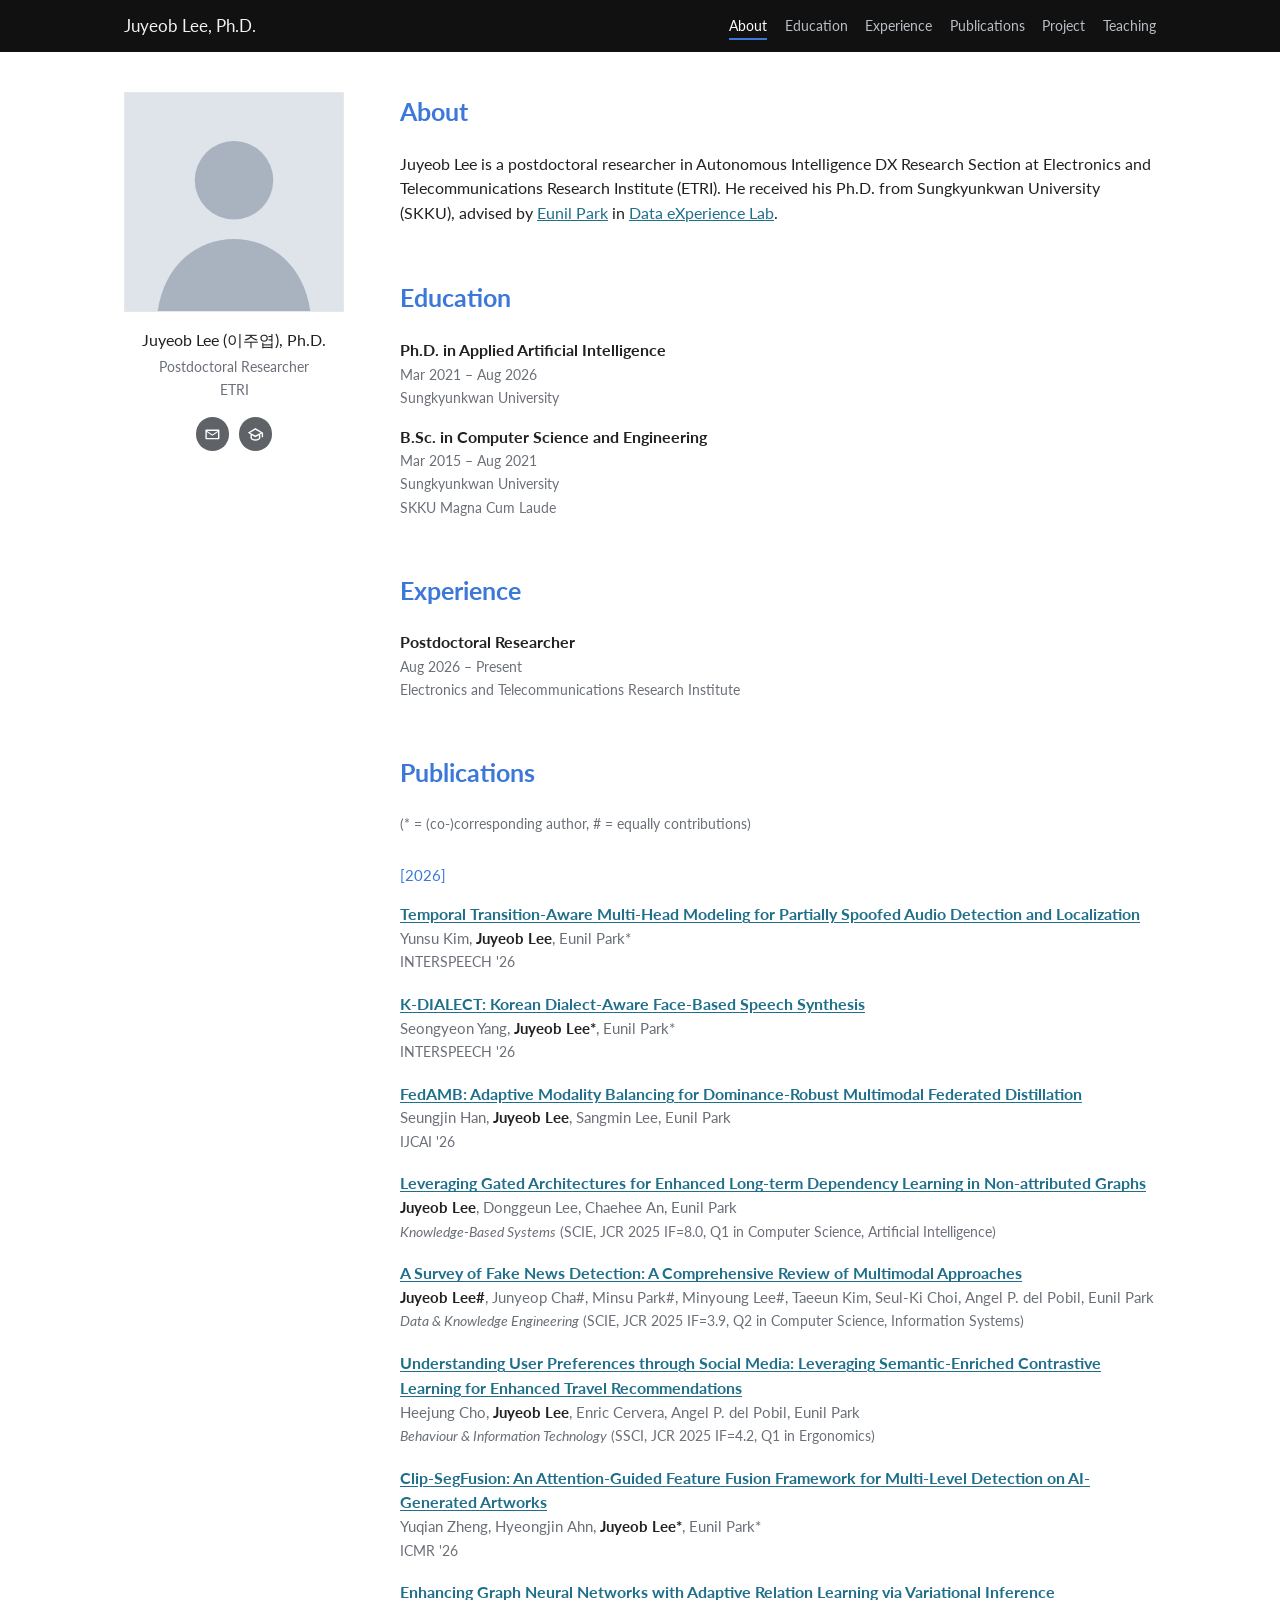
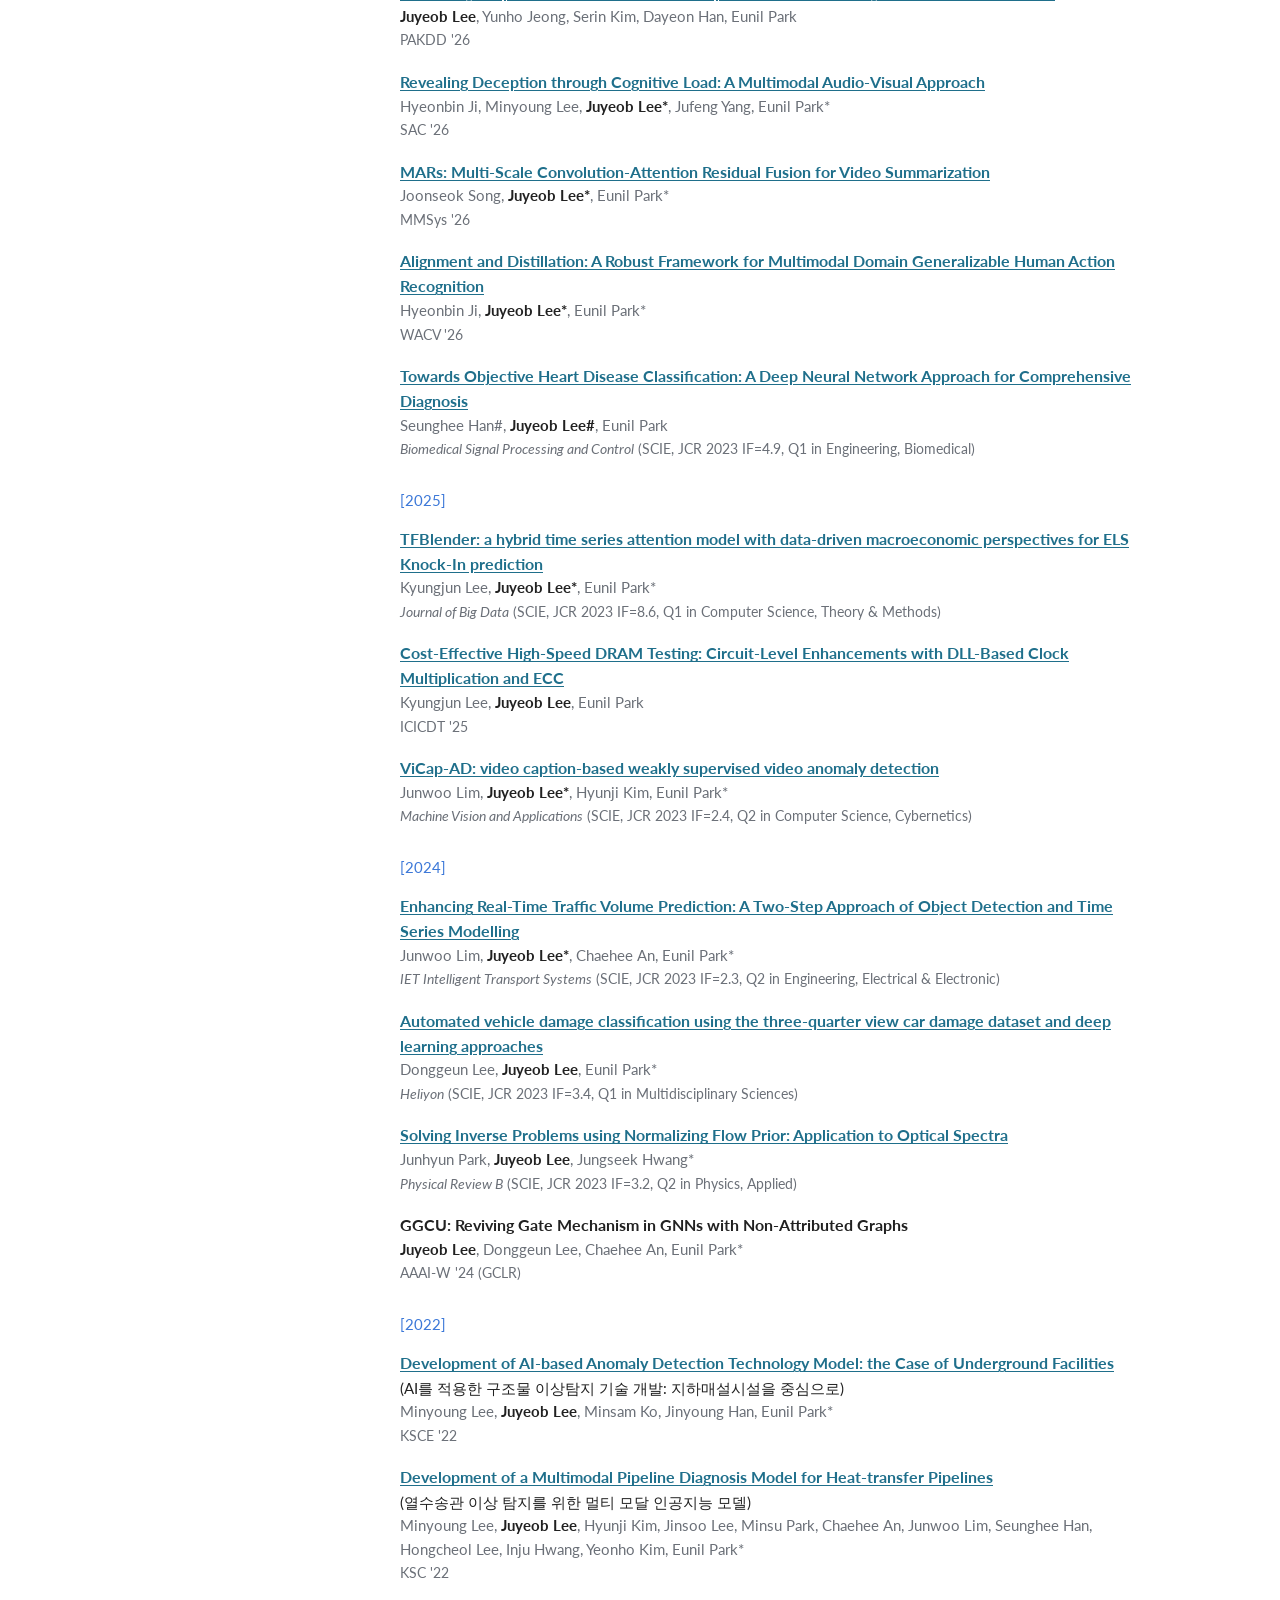
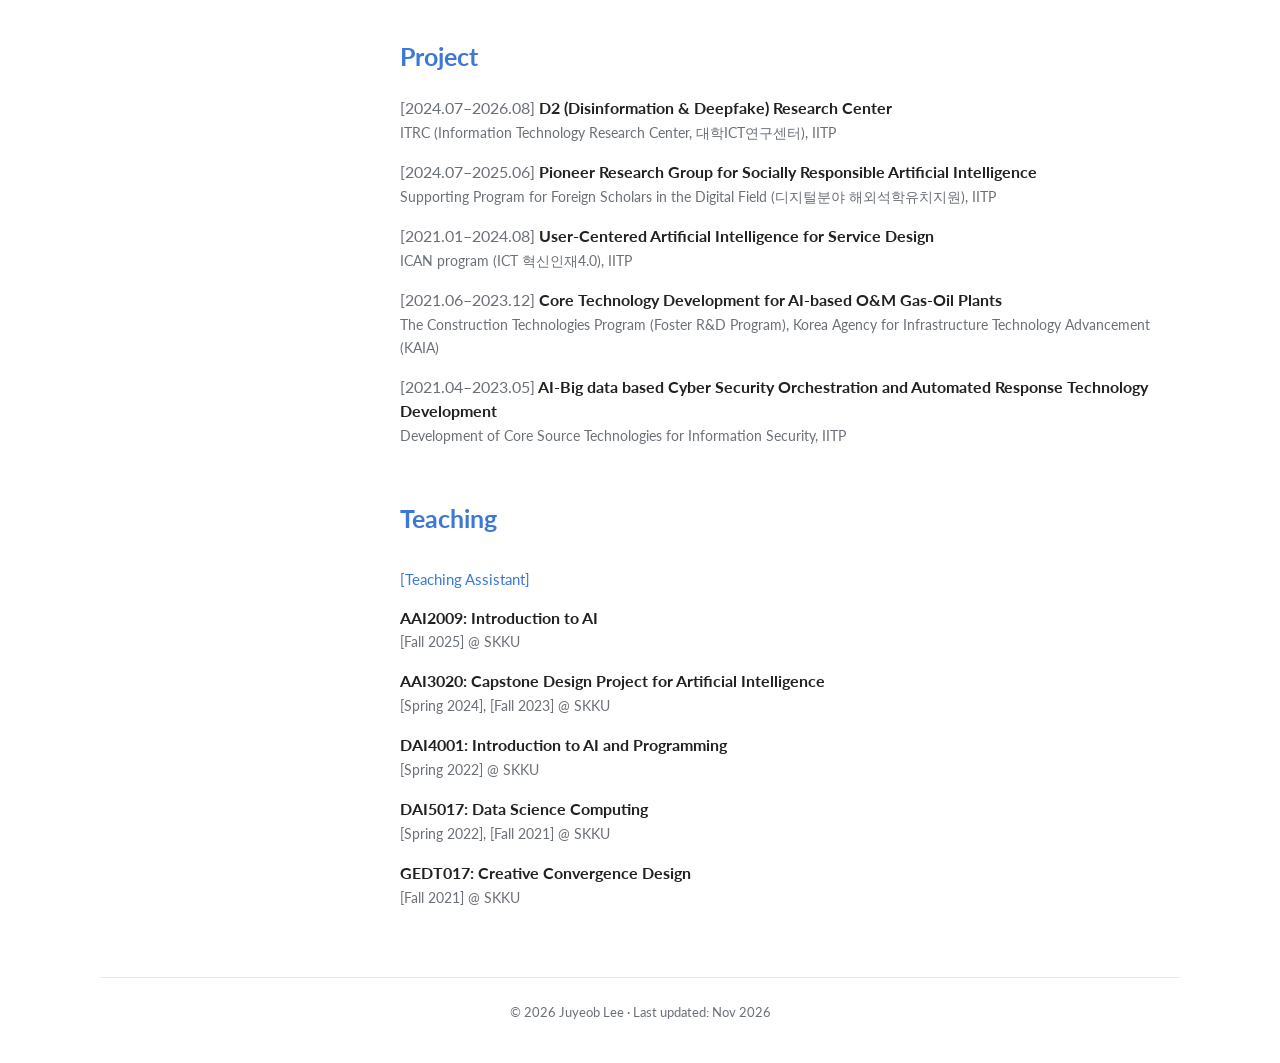
==== index.html @ ca6de345 "Build personal homepage migrated from Google Sites - Plain HTML/CSS/JS site served directly by GitHu" ====
<!doctype html>
<html lang="en">
<head>
  <meta charset="utf-8">
  <meta name="viewport" content="width=device-width, initial-scale=1">
  <title>Juyeob Lee, Ph.D.</title>
  <meta name="description" content="Juyeob Lee (이주엽), Ph.D. — Postdoctoral researcher at ETRI. Multimodal learning, graph neural networks, deepfake & disinformation detection.">
  <meta property="og:title" content="Juyeob Lee, Ph.D.">
  <meta property="og:description" content="Postdoctoral researcher at Electronics and Telecommunications Research Institute (ETRI).">
  <meta property="og:type" content="website">
  <meta property="og:url" content="https://jjuyeah.github.io/">
  <link rel="icon" href="assets/img/favicon.svg" type="image/svg+xml">
  <link rel="preconnect" href="https://fonts.googleapis.com">
  <link rel="preconnect" href="https://fonts.gstatic.com" crossorigin>
  <link rel="stylesheet" href="https://fonts.googleapis.com/css2?family=Lato:ital,wght@0,400;0,700;1,400&display=swap">
  <link rel="stylesheet" href="assets/css/style.css">
</head>
<body>

  <header class="topbar">
    <div class="topbar-inner">
      <a class="brand" href="#top">Juyeob Lee, Ph.D.</a>
      <nav>
        <ul class="nav-links">
          <li><a href="#about">About</a></li>
          <li><a href="#education">Education</a></li>
          <li><a href="#experience">Experience</a></li>
          <li><a href="#publications">Publications</a></li>
          <li><a href="#projects">Project</a></li>
          <li><a href="#teaching">Teaching</a></li>
        </ul>
      </nav>
    </div>
  </header>

  <div id="top" class="layout">

    <!-- ===================== SIDEBAR ===================== -->
    <aside class="sidebar">
      <!-- TODO: 원본 사진을 assets/img/profile.jpg 로 넣고 src 변경 -->
      <img class="profile-photo" src="assets/img/profile.svg" alt="Juyeob Lee" width="200" height="200">
      <p class="profile-name">Juyeob Lee <span class="ko">(이주엽)</span>, Ph.D.</p>
      <p class="profile-affil">Postdoctoral Researcher<br>ETRI</p>
      <ul class="icon-links">
        <li><a href="mailto:juyblee@gmail.com" aria-label="Email" title="Email">
          <svg viewBox="0 0 24 24" aria-hidden="true"><path d="M3 5h18a1 1 0 0 1 1 1v12a1 1 0 0 1-1 1H3a1 1 0 0 1-1-1V6a1 1 0 0 1 1-1zm1.4 2L12 12.2 19.6 7H4.4zM20 8.6l-7.4 5.1a1 1 0 0 1-1.2 0L4 8.6V17h16V8.6z"/></svg>
        </a></li>
        <li><a href="https://scholar.google.com/citations?user=h6ZpwuIAAAAJ" target="_blank" rel="noopener" aria-label="Google Scholar" title="Google Scholar">
          <svg viewBox="0 0 24 24" aria-hidden="true"><path d="M12 3 1 9.5l4 2.4V17c0 1.7 3.1 4 7 4s7-2.3 7-4v-5.1l2-1.2V16h2V9.5L12 3zm0 2.3 7.6 4.2L12 13.7 4.4 9.5 12 5.3zM7 13.1l5 2.9 5-2.9V17c0 .6-2 2-5 2s-5-1.4-5-2v-3.9z"/></svg>
        </a></li>
        <!-- 필요하면 주석 해제
        <li><a href="https://github.com/jjuyeah" target="_blank" rel="noopener" aria-label="GitHub" title="GitHub">
          <svg viewBox="0 0 24 24" aria-hidden="true"><path d="M12 2a10 10 0 0 0-3.2 19.5c.5.1.7-.2.7-.5v-1.7c-2.8.6-3.4-1.3-3.4-1.3-.5-1.2-1.1-1.5-1.1-1.5-.9-.6.1-.6.1-.6 1 .1 1.5 1 1.5 1 .9 1.5 2.4 1.1 2.9.8.1-.7.4-1.1.6-1.3-2.2-.3-4.6-1.1-4.6-5 0-1.1.4-2 1-2.7-.1-.3-.4-1.3.1-2.7 0 0 .8-.3 2.8 1a9.6 9.6 0 0 1 5 0c1.9-1.3 2.8-1 2.8-1 .5 1.4.2 2.4.1 2.7.6.7 1 1.6 1 2.7 0 3.9-2.3 4.7-4.6 5 .4.3.7.9.7 1.9V21c0 .3.2.6.7.5A10 10 0 0 0 12 2z"/></svg>
        </a></li>
        -->
      </ul>
    </aside>

    <main>

      <!--
        각 섹션의 내용은 sections/ 폴더의 파일에서 불러옵니다 (assets/js/main.js).
        - 내용 수정: sections/<이름>.html 을 수정
        - 섹션 추가: 아래에 <section id="..." data-src="sections/....html"> 를 추가하고
                    상단 메뉴(nav-links)에도 같은 id로 항목 추가
        - 순서 변경: 아래 <section> 순서와 메뉴 순서를 함께 바꿈
      -->
      <section id="about" data-src="sections/about.html">
        <h2>About</h2>
      </section>

      <section id="education" data-src="sections/education.html">
        <h2>Education</h2>
      </section>

      <section id="experience" data-src="sections/experience.html">
        <h2>Experience</h2>
      </section>

      <section id="publications" data-src="sections/publications.html">
        <h2>Publications</h2>
      </section>

      <section id="projects" data-src="sections/projects.html">
        <h2>Project</h2>
      </section>

      <section id="teaching" data-src="sections/teaching.html">
        <h2>Teaching</h2>
      </section>

    </main>
  </div>

  <footer class="site-footer">
    <p>&copy; <span id="year">2026</span> Juyeob Lee · Last updated: Nov 2026</p>
  </footer>

  <script src="assets/js/main.js"></script>
</body>
</html>
---- assets/css/style.css ----
/* ============================================================
   Personal homepage — plain CSS, no build step.
   Layout follows the previous Google Sites page:
   dark top bar / left profile sidebar / right content column.
   Colors are defined once here; dark mode follows the OS setting.
   ============================================================ */

:root {
  --bg: #ffffff;
  --text: #212121;
  --muted: #6b7078;
  --border: #e6e8eb;
  --heading: #3c78d8;   /* section headings (Google Sites blue) */
  --link: #1f6f8b;      /* paper titles & links */
  --topbar-bg: #111111;
  --topbar-text: #f2f2f2;
  --font: "Lato", -apple-system, BlinkMacSystemFont, "Segoe UI", "Apple SD Gothic Neo",
          "Malgun Gothic", Roboto, "Helvetica Neue", Arial, sans-serif;
  --maxw: 1080px;
  --sidebar: 220px;
  --topbar-h: 3.25rem;
}

@media (prefers-color-scheme: dark) {
  :root {
    --bg: #16181b;
    --text: #e4e6e9;
    --muted: #9aa1aa;
    --border: #2b2f35;
    --heading: #7ea6ef;
    --link: #6cc0dc;
    --topbar-bg: #0b0c0e;
  }
}

*,
*::before,
*::after { box-sizing: border-box; }

html { scroll-behavior: smooth; scroll-padding-top: calc(var(--topbar-h) + 1rem); }

body {
  margin: 0;
  background: var(--bg);
  color: var(--text);
  font-family: var(--font);
  font-size: 15.5px;
  line-height: 1.6;
  word-break: keep-all;        /* 한글 단어 중간에서 줄바꿈 방지 */
  overflow-wrap: break-word;
  -webkit-font-smoothing: antialiased;
}

a { color: var(--link); }
p { margin: 0; }

/* ---------- Top bar ---------- */
.topbar {
  position: sticky;
  top: 0;
  z-index: 10;
  background: var(--topbar-bg);
  color: var(--topbar-text);
}
.topbar-inner {
  max-width: var(--maxw);
  margin: 0 auto;
  padding: 0 1.5rem;
  min-height: var(--topbar-h);
  display: flex;
  align-items: center;
  justify-content: space-between;
  gap: 1rem;
}
.brand { color: inherit; text-decoration: none; font-size: 1.05rem; white-space: nowrap; }
.nav-links {
  display: flex;
  flex-wrap: wrap;
  gap: 0.2rem 1.1rem;
  margin: 0;
  padding: 0;
  list-style: none;
  font-size: 0.9rem;
}
.nav-links a {
  color: #b9bec5;
  text-decoration: none;
  padding: 0.25rem 0;
  border-bottom: 2px solid transparent;
  transition: color 0.15s, border-color 0.15s;
}
.nav-links a:hover { color: #fff; }
.nav-links a.active { color: #fff; border-bottom-color: var(--heading); }

/* ---------- Two-column layout ---------- */
.layout {
  max-width: var(--maxw);
  margin: 0 auto;
  padding: 2.5rem 1.5rem 0;
  display: grid;
  grid-template-columns: var(--sidebar) 1fr;
  gap: 3.5rem;
  align-items: start;
}

.sidebar {
  position: sticky;
  top: calc(var(--topbar-h) + 2rem);
  text-align: center;
}
.profile-photo {
  display: block;
  width: 100%;
  max-width: var(--sidebar);
  height: auto;
  aspect-ratio: 1;
  object-fit: cover;
  border: 1px solid var(--border);
}
.profile-name { margin-top: 1rem; font-size: 0.98rem; }
.profile-name .ko { white-space: nowrap; }
.profile-affil { margin-top: 0.2rem; color: var(--muted); font-size: 0.88rem; }

.icon-links {
  display: flex;
  justify-content: center;
  gap: 0.6rem;
  margin: 1rem 0 0;
  padding: 0;
  list-style: none;
}
.icon-links a {
  display: grid;
  place-items: center;
  width: 2.1rem;
  height: 2.1rem;
  border-radius: 50%;
  background: #5f6368;
  color: #fff;
  transition: background 0.15s;
}
.icon-links a:hover { background: var(--heading); }
.icon-links svg { width: 1.05rem; height: 1.05rem; fill: currentColor; }

/* ---------- Sections ---------- */
main { min-width: 0; }
section { margin-bottom: 3.25rem; }

h2 {
  margin: 0 0 1.25rem;
  color: var(--heading);
  font-size: 1.55rem;
  font-weight: 700;
}
h3.year {
  margin: 1.75rem 0 0.9rem;
  color: var(--heading);
  font-size: 0.95rem;
  font-weight: 400;
}
.note { color: var(--muted); font-size: 0.88rem; }

/* Generic entry (education / experience / project / teaching) */
.entry { margin-bottom: 1rem; }
.entry-title { font-weight: 700; }
.entry-meta { color: var(--muted); font-size: 0.9rem; }
.period { font-weight: 400; color: var(--muted); }

/* Publications */
.pubs { margin: 0; padding: 0; list-style: none; }
.pubs li { margin-bottom: 1.15rem; }
.pub-title { font-weight: 700; color: var(--text); }
a.pub-title { color: var(--link); text-underline-offset: 2px; }
.pub-title-ko { font-size: 0.95rem; }
.pub-authors { font-size: 0.92rem; color: var(--muted); }
.pub-authors b { color: var(--text); }
.pub-venue { font-size: 0.9rem; color: var(--muted); }
.pub-links { font-size: 0.9rem; }

/* Shown when a sections/*.html file fails to load */
.load-error {
  padding: 0.75rem 1rem;
  border: 1px solid #e0a3a3;
  border-radius: 6px;
  background: #fdf2f2;
  color: #8a1f1f;
  font-size: 0.9rem;
}

/* ---------- Footer ---------- */
.site-footer {
  max-width: var(--maxw);
  margin: 1rem auto 0;
  padding: 1.5rem 1.5rem 2.5rem;
  border-top: 1px solid var(--border);
  color: var(--muted);
  font-size: 0.82rem;
  text-align: center;
}

/* ---------- Tablet / mobile ---------- */
@media (max-width: 760px) {
  .topbar-inner { flex-direction: column; align-items: flex-start; padding: 0.55rem 1.25rem; gap: 0.2rem; }
  .nav-links { font-size: 0.85rem; gap: 0.1rem 0.9rem; }
  html { scroll-padding-top: 6rem; }

  .layout { grid-template-columns: 1fr; gap: 2rem; padding: 2rem 1.25rem 0; }
  .sidebar { position: static; }
  .profile-photo { margin: 0 auto; max-width: 160px; }
}
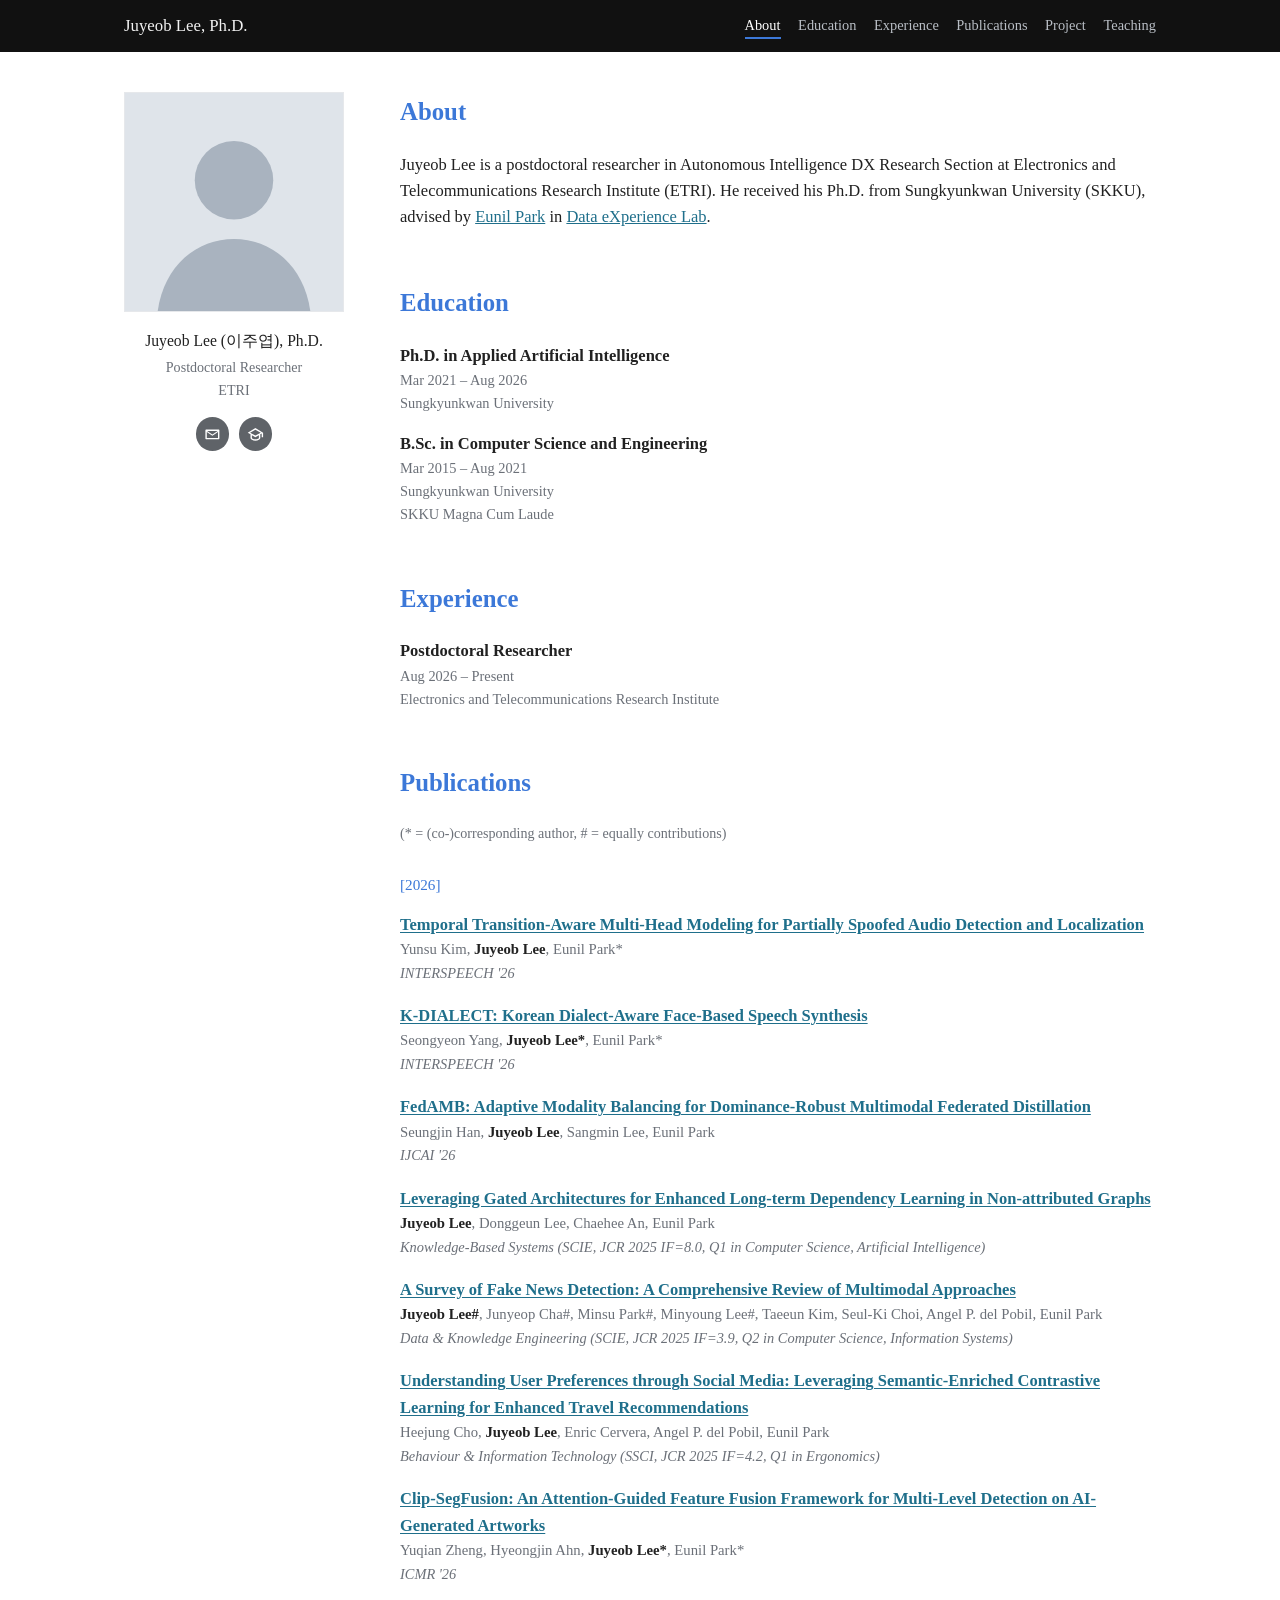
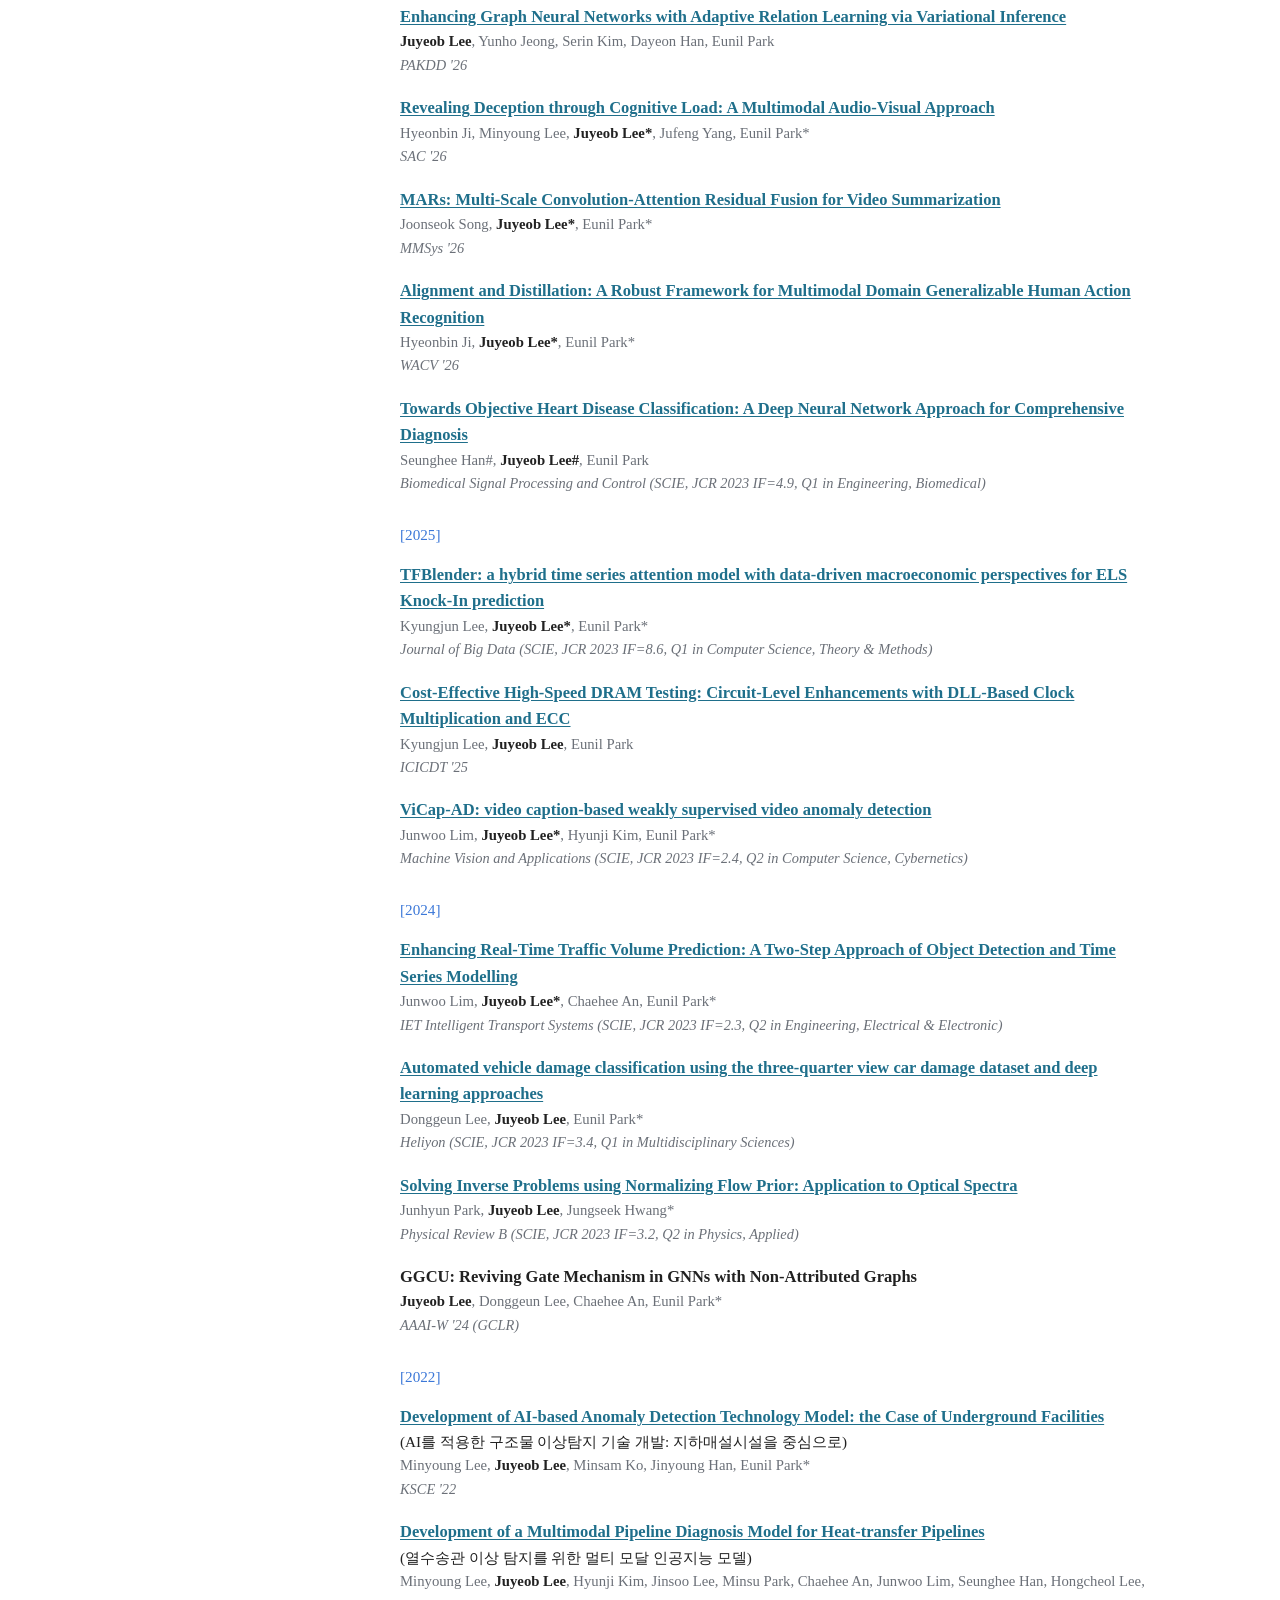
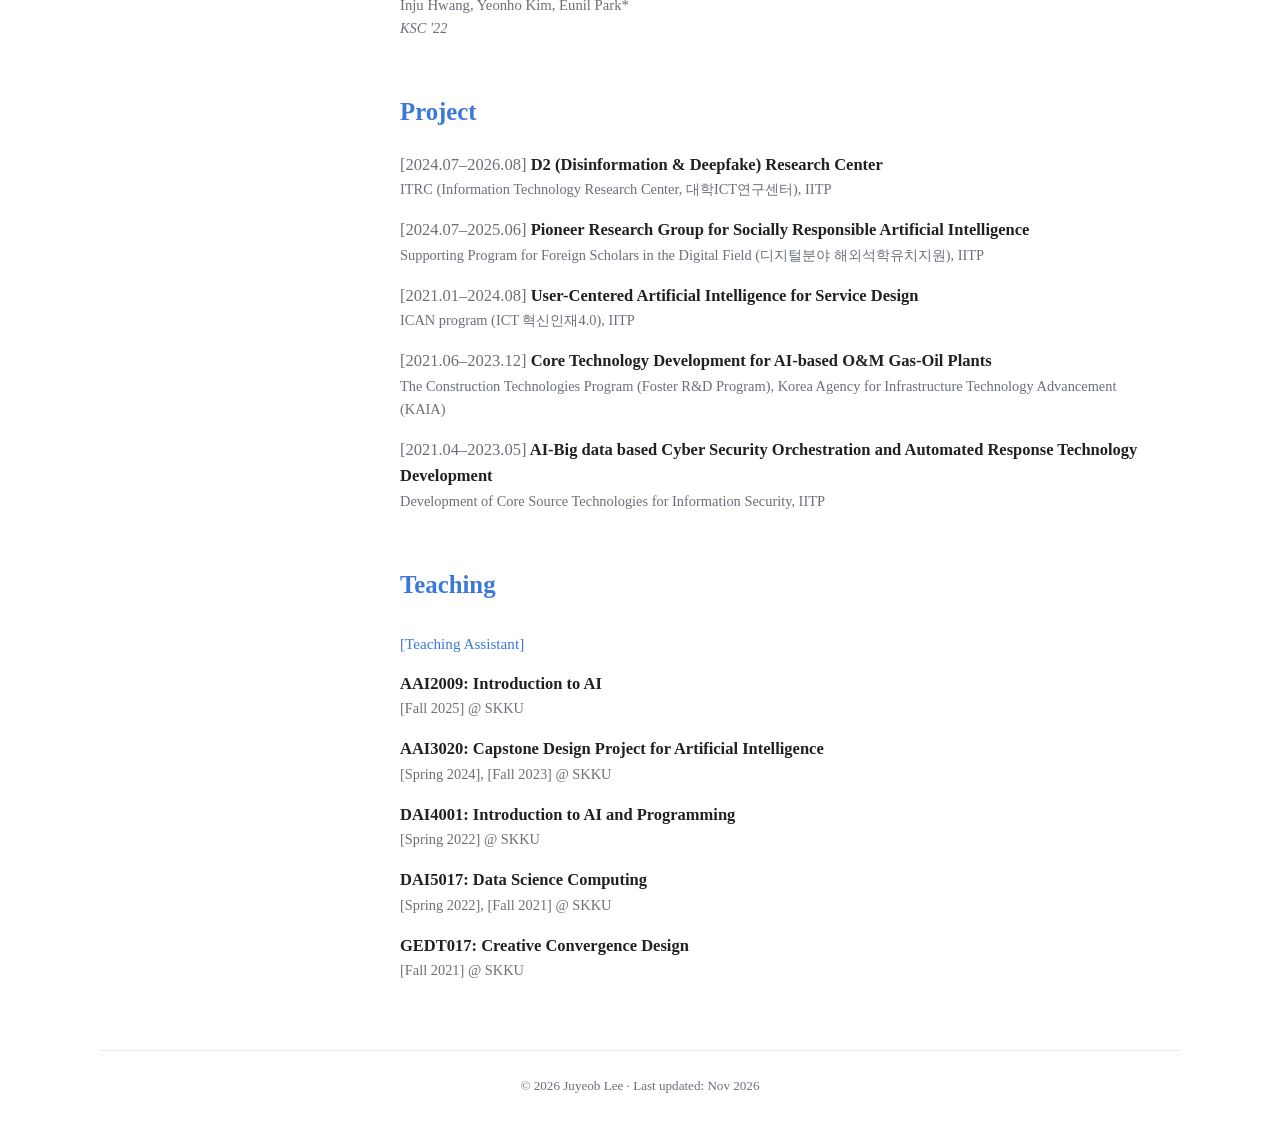
==== commit d61104de: "Use Times New Roman and italicize publication venues - Switch site font to Times New Roman (Korean f" ====
--- a/index.html
+++ b/index.html
@@ -10,9 +10,6 @@
   <meta property="og:type" content="website">
   <meta property="og:url" content="https://jjuyeah.github.io/">
   <link rel="icon" href="assets/img/favicon.svg" type="image/svg+xml">
-  <link rel="preconnect" href="https://fonts.googleapis.com">
-  <link rel="preconnect" href="https://fonts.gstatic.com" crossorigin>
-  <link rel="stylesheet" href="https://fonts.googleapis.com/css2?family=Lato:ital,wght@0,400;0,700;1,400&display=swap">
   <link rel="stylesheet" href="assets/css/style.css">
 </head>
 <body>
--- a/assets/css/style.css
+++ b/assets/css/style.css
@@ -14,8 +14,8 @@
   --link: #1f6f8b;      /* paper titles & links */
   --topbar-bg: #111111;
   --topbar-text: #f2f2f2;
-  --font: "Lato", -apple-system, BlinkMacSystemFont, "Segoe UI", "Apple SD Gothic Neo",
-          "Malgun Gothic", Roboto, "Helvetica Neue", Arial, sans-serif;
+  /* 영어: Times New Roman / 한글: Times New Roman에 한글이 없으므로 그 다음 글꼴로 표시 */
+  --font: "Times New Roman", Times, "Apple SD Gothic Neo", "Malgun Gothic", serif;
   --maxw: 1080px;
   --sidebar: 220px;
   --topbar-h: 3.25rem;
@@ -44,7 +44,7 @@
   background: var(--bg);
   color: var(--text);
   font-family: var(--font);
-  font-size: 15.5px;
+  font-size: 16.5px;           /* Times는 글자가 작아 보여서 약간 키움 */
   line-height: 1.6;
   word-break: keep-all;        /* 한글 단어 중간에서 줄바꿈 방지 */
   overflow-wrap: break-word;
@@ -174,7 +174,7 @@
 .pub-title-ko { font-size: 0.95rem; }
 .pub-authors { font-size: 0.92rem; color: var(--muted); }
 .pub-authors b { color: var(--text); }
-.pub-venue { font-size: 0.9rem; color: var(--muted); }
+.pub-venue { font-size: 0.9rem; color: var(--muted); font-style: italic; }
 .pub-links { font-size: 0.9rem; }
 
 /* Shown when a sections/*.html file fails to load */
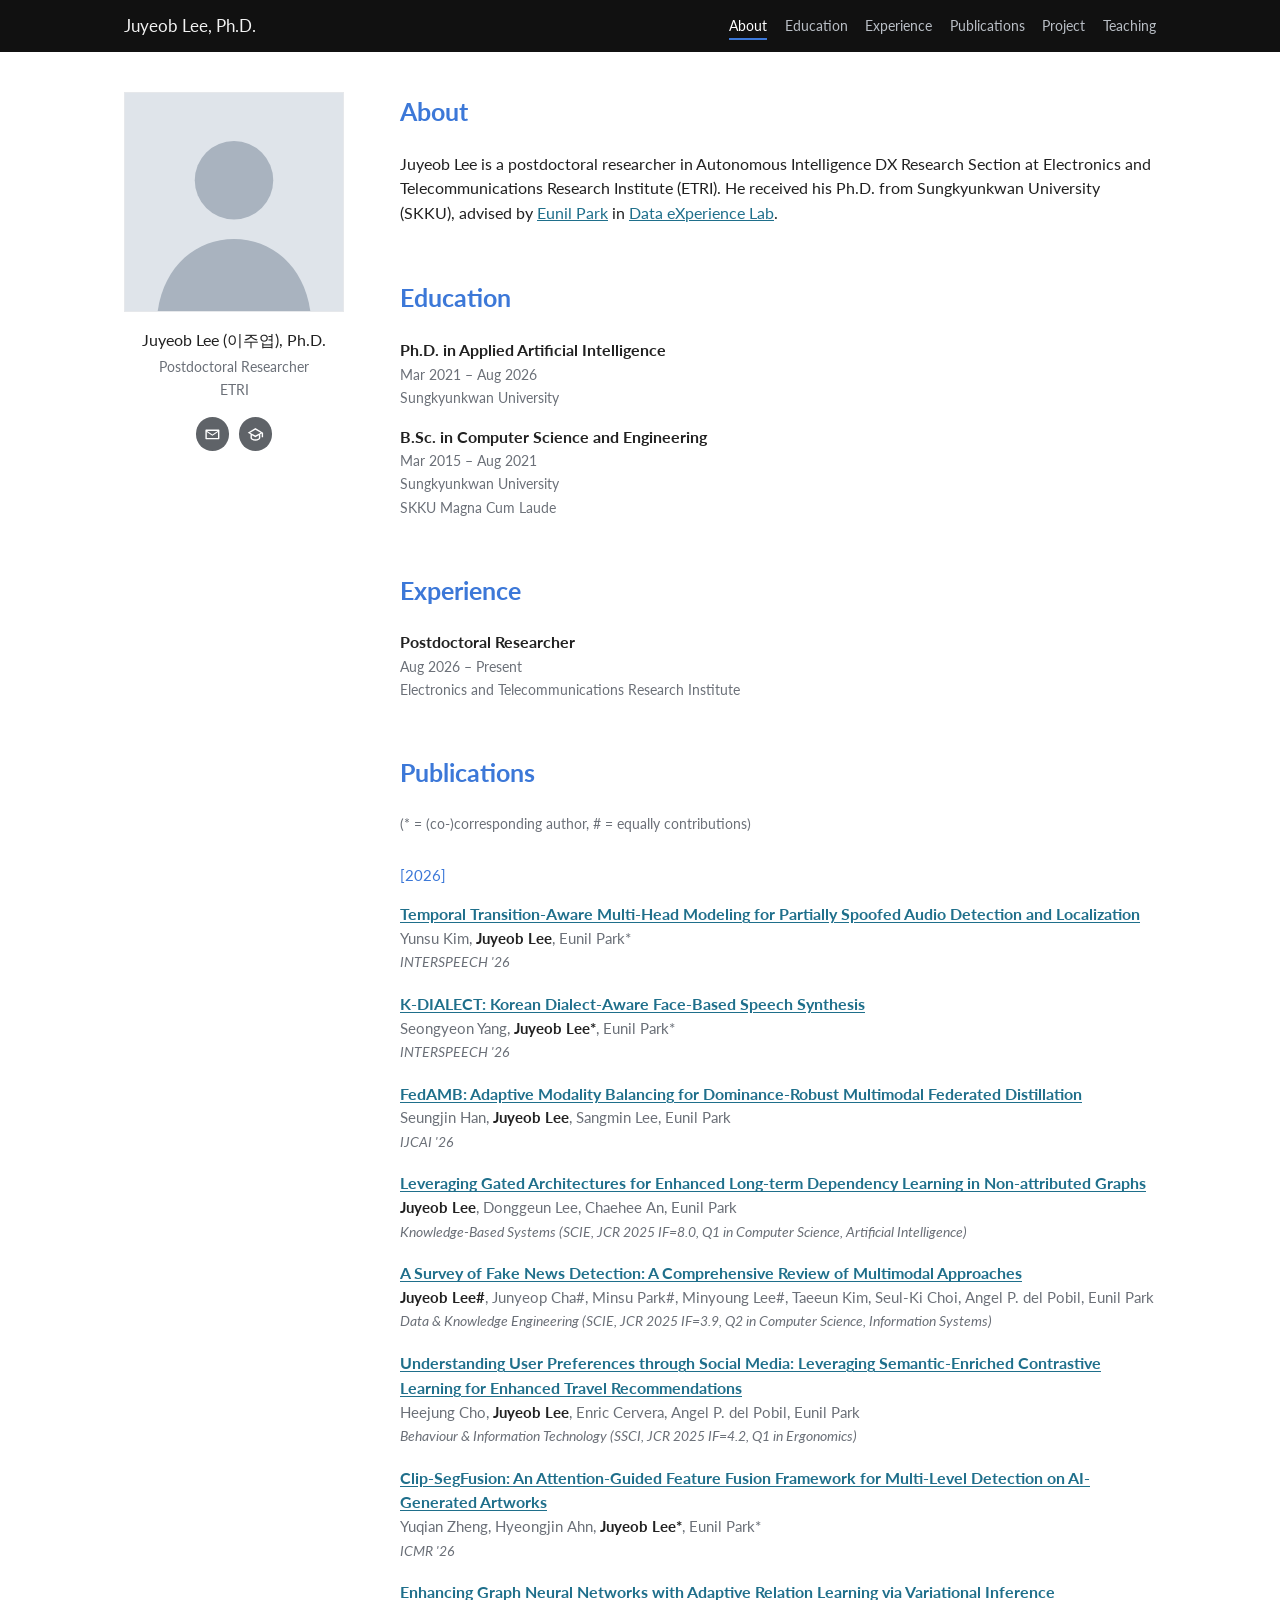
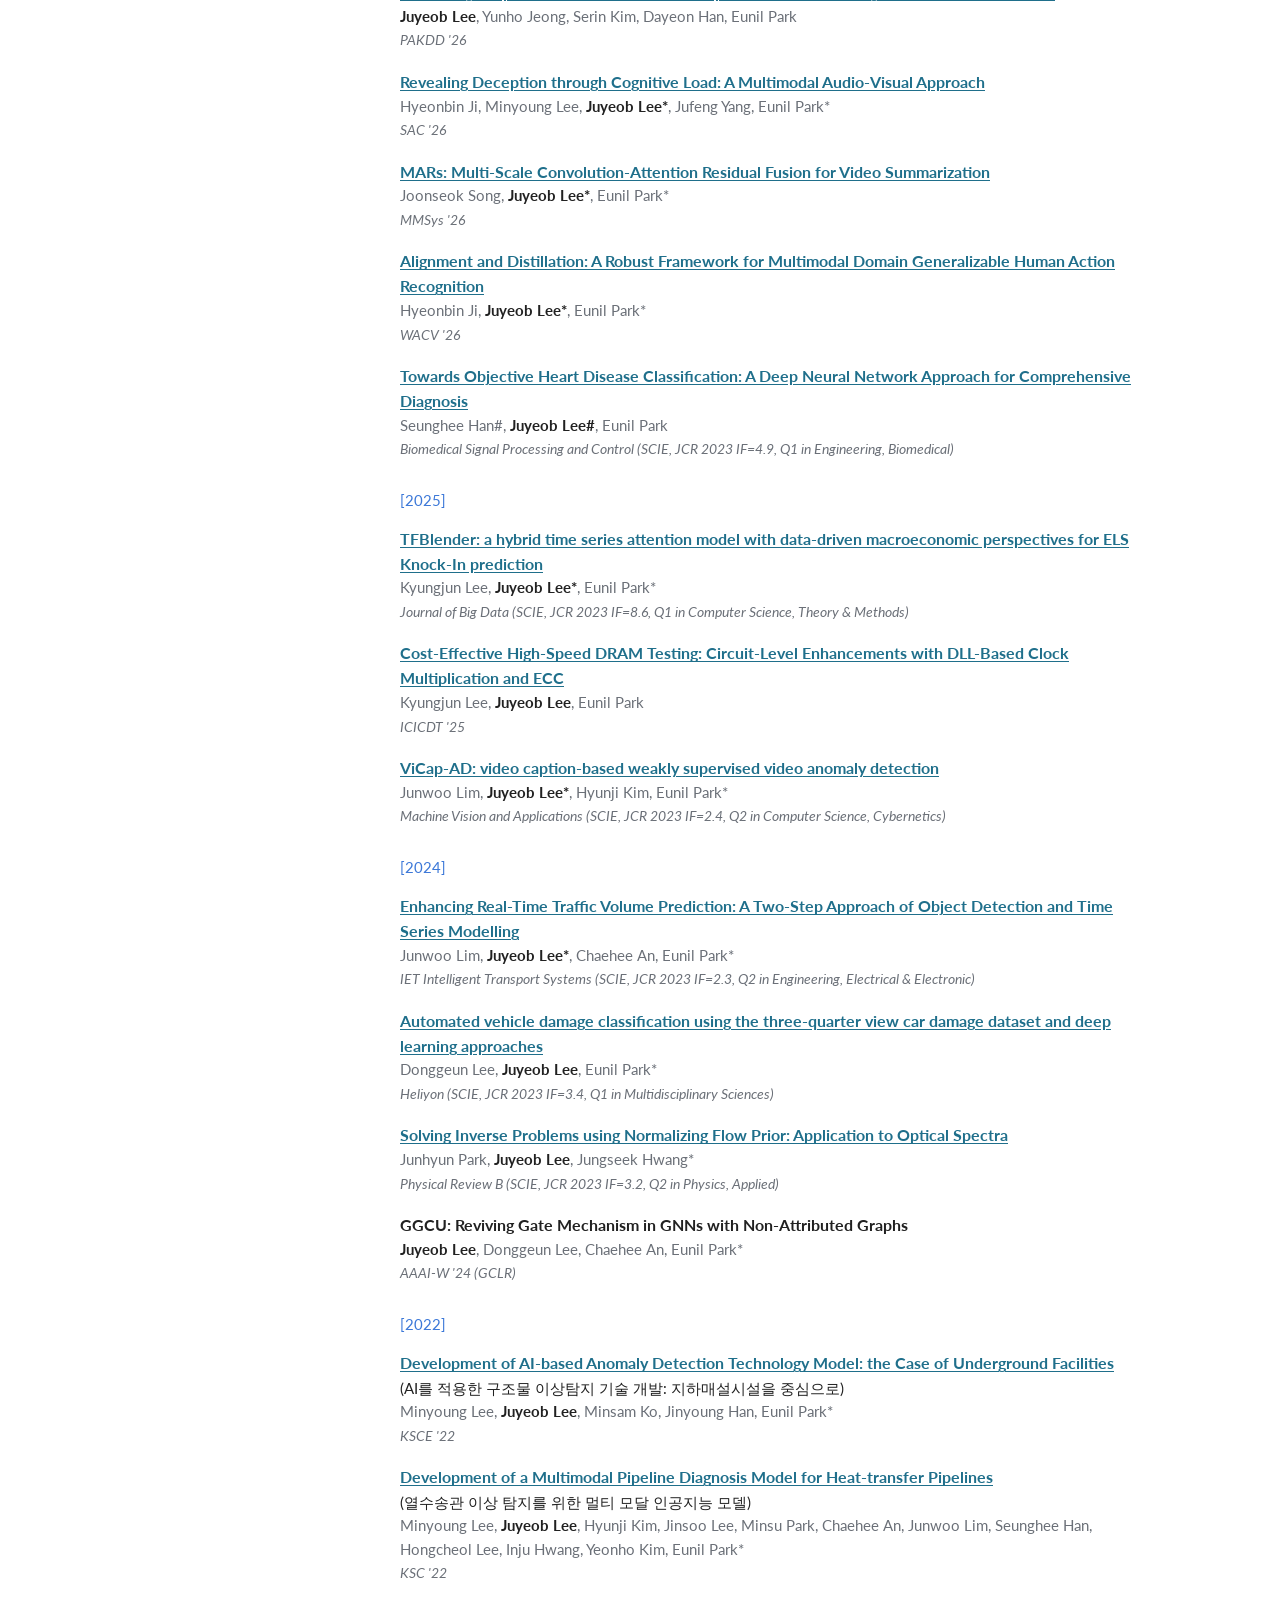
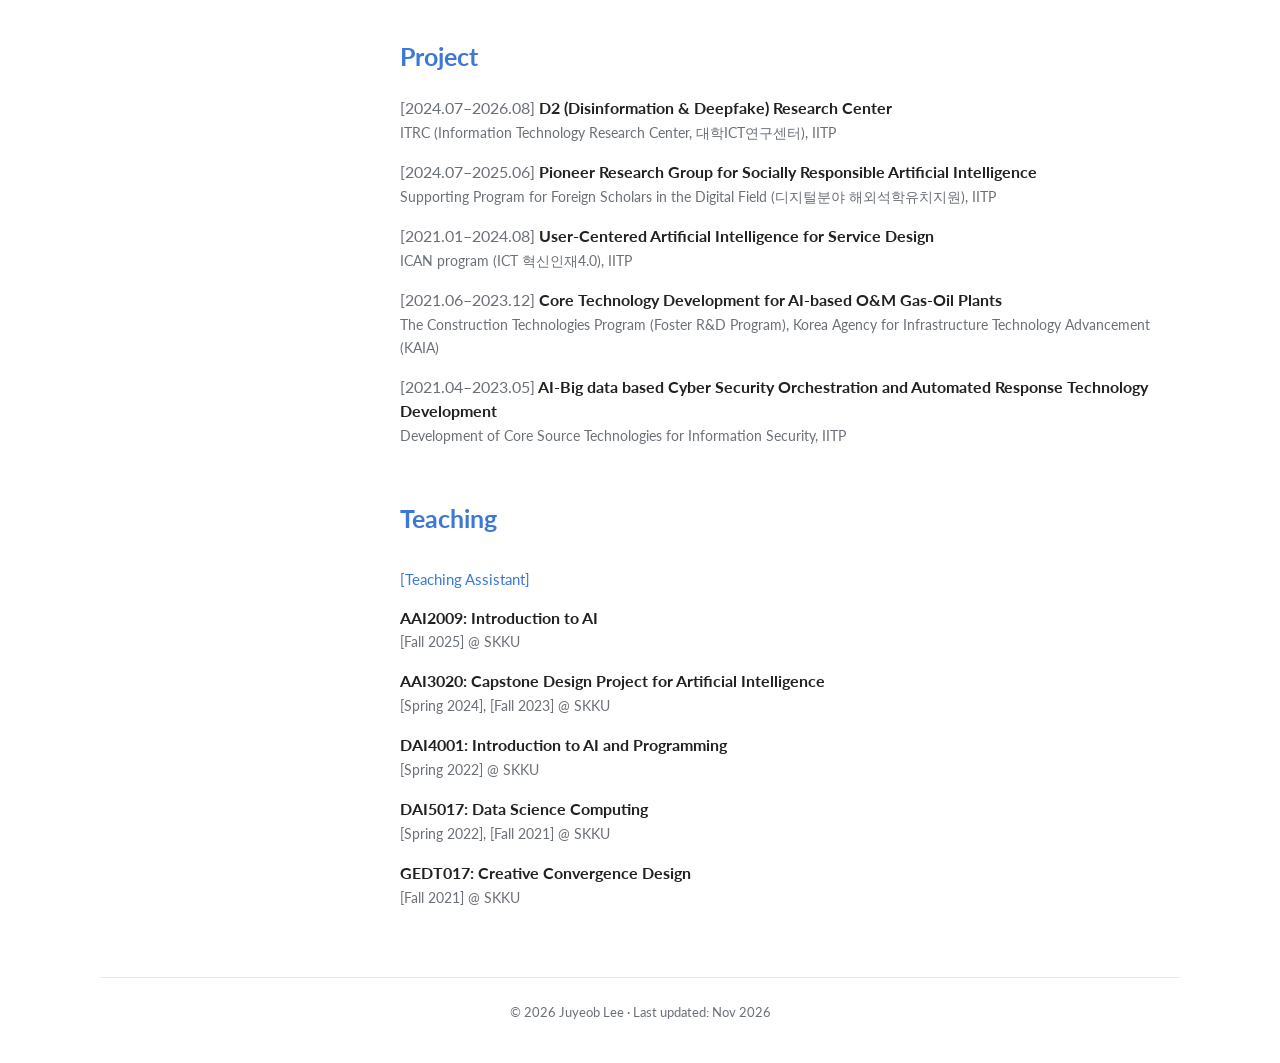
==== commit 9be24346: "Revert site font to Lato Restore the Lato web font and 15.5px base size; keep italic publication ven" ====
--- a/index.html
+++ b/index.html
@@ -10,6 +10,9 @@
   <meta property="og:type" content="website">
   <meta property="og:url" content="https://jjuyeah.github.io/">
   <link rel="icon" href="assets/img/favicon.svg" type="image/svg+xml">
+  <link rel="preconnect" href="https://fonts.googleapis.com">
+  <link rel="preconnect" href="https://fonts.gstatic.com" crossorigin>
+  <link rel="stylesheet" href="https://fonts.googleapis.com/css2?family=Lato:ital,wght@0,400;0,700;1,400&display=swap">
   <link rel="stylesheet" href="assets/css/style.css">
 </head>
 <body>
--- a/assets/css/style.css
+++ b/assets/css/style.css
@@ -14,8 +14,8 @@
   --link: #1f6f8b;      /* paper titles & links */
   --topbar-bg: #111111;
   --topbar-text: #f2f2f2;
-  /* 영어: Times New Roman / 한글: Times New Roman에 한글이 없으므로 그 다음 글꼴로 표시 */
-  --font: "Times New Roman", Times, "Apple SD Gothic Neo", "Malgun Gothic", serif;
+  --font: "Lato", -apple-system, BlinkMacSystemFont, "Segoe UI", "Apple SD Gothic Neo",
+          "Malgun Gothic", Roboto, "Helvetica Neue", Arial, sans-serif;
   --maxw: 1080px;
   --sidebar: 220px;
   --topbar-h: 3.25rem;
@@ -44,7 +44,7 @@
   background: var(--bg);
   color: var(--text);
   font-family: var(--font);
-  font-size: 16.5px;           /* Times는 글자가 작아 보여서 약간 키움 */
+  font-size: 15.5px;
   line-height: 1.6;
   word-break: keep-all;        /* 한글 단어 중간에서 줄바꿈 방지 */
   overflow-wrap: break-word;
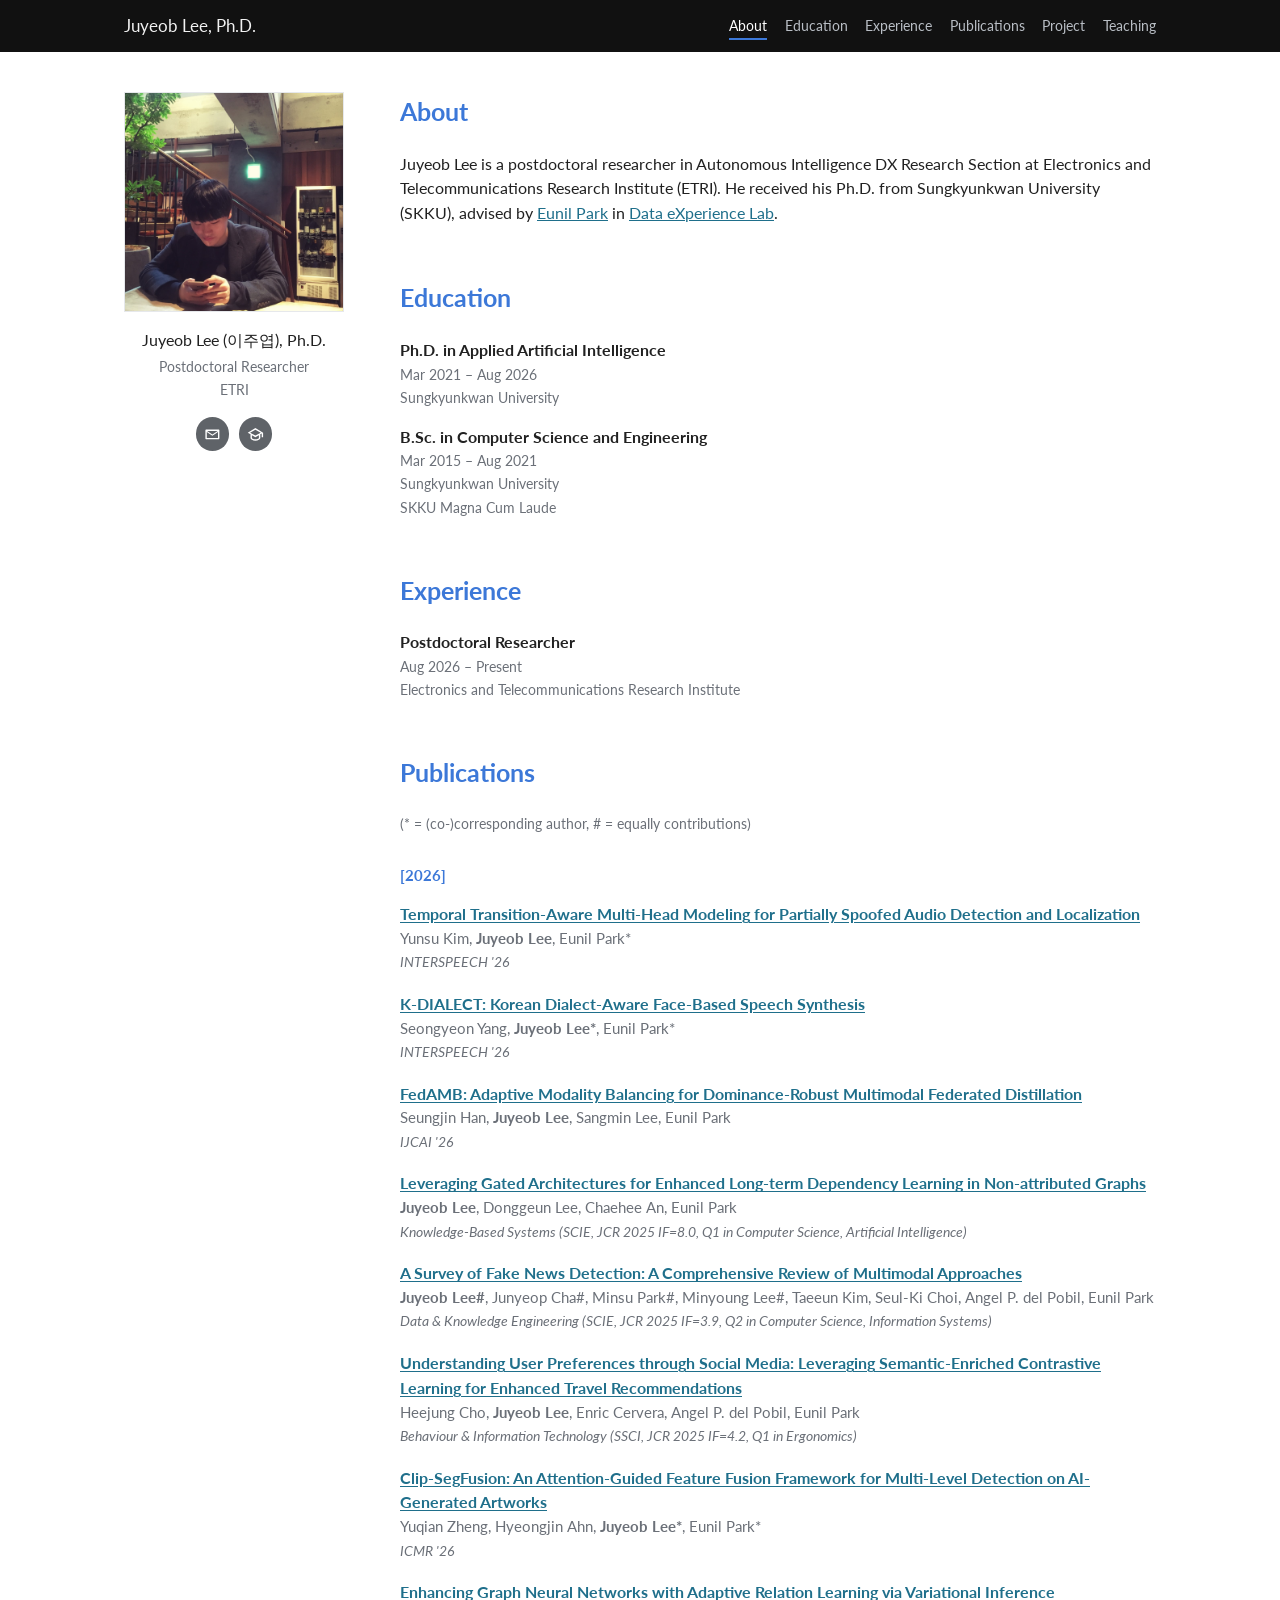
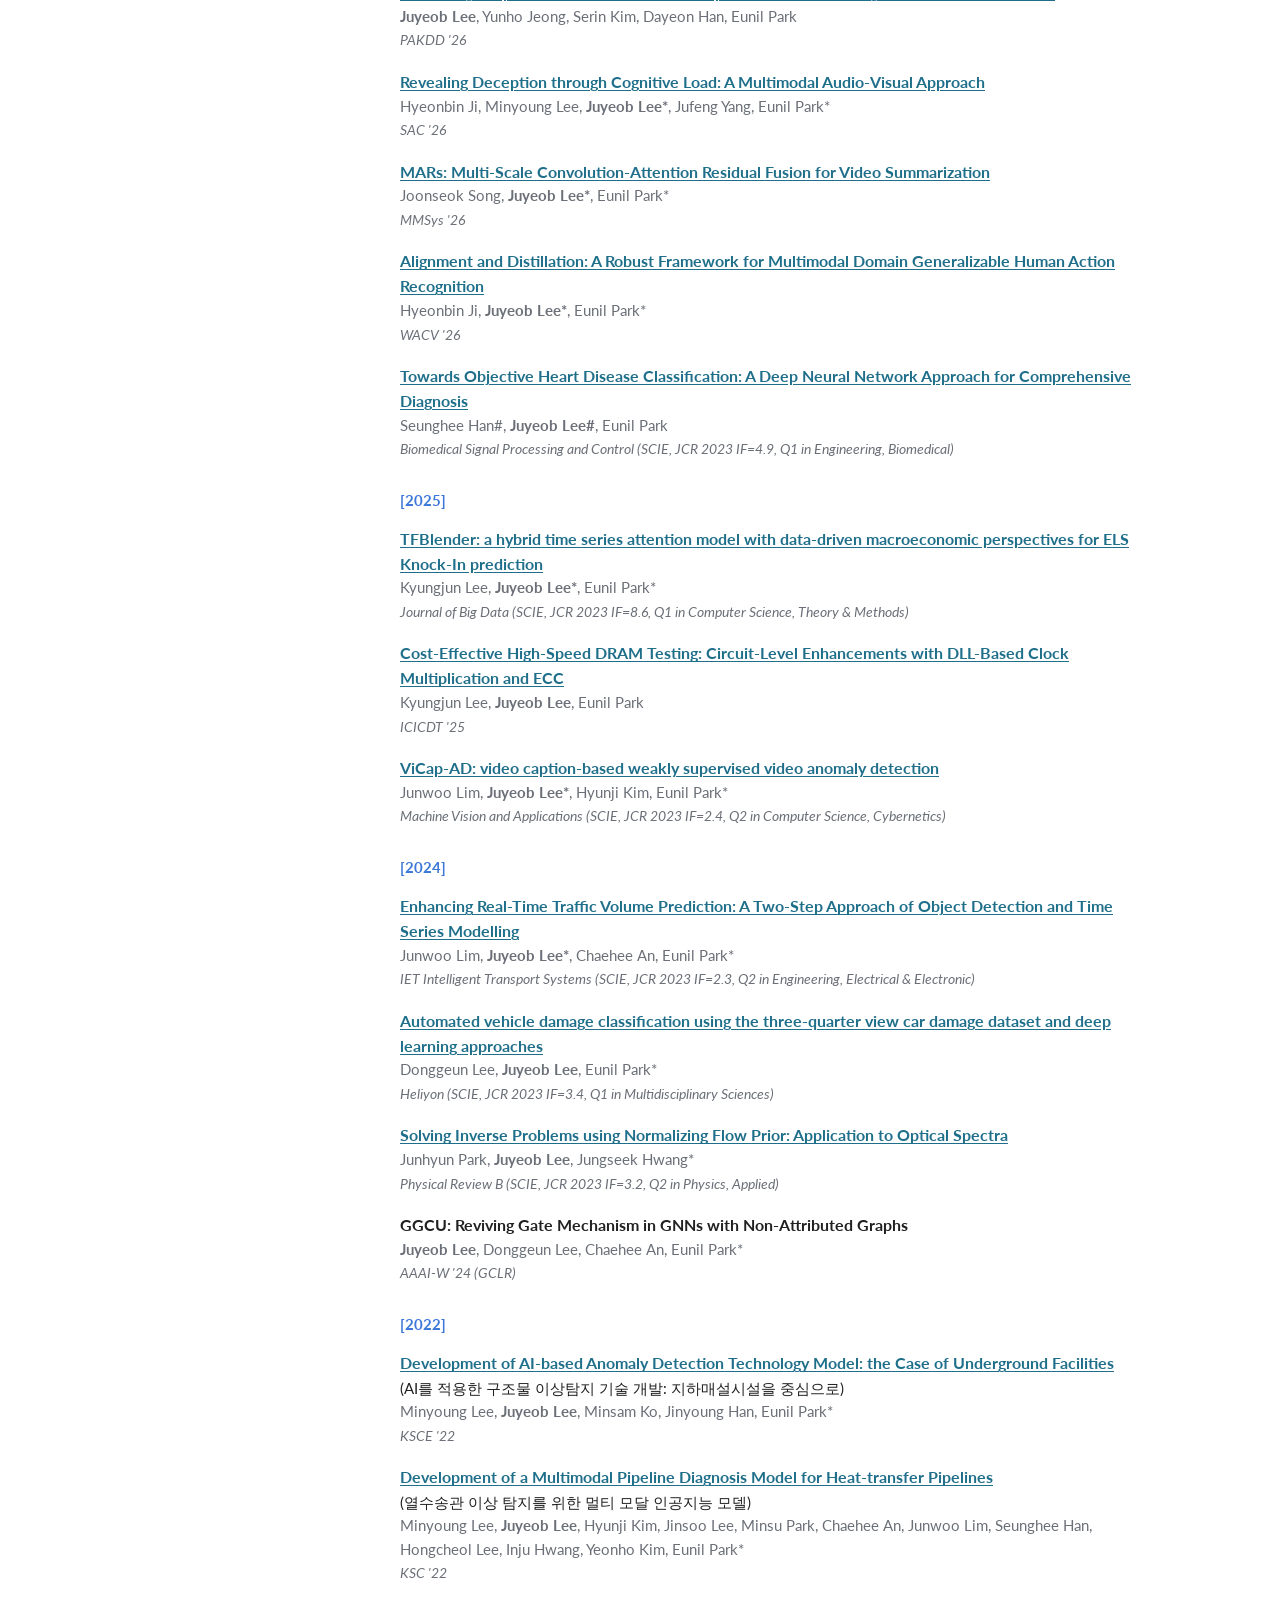
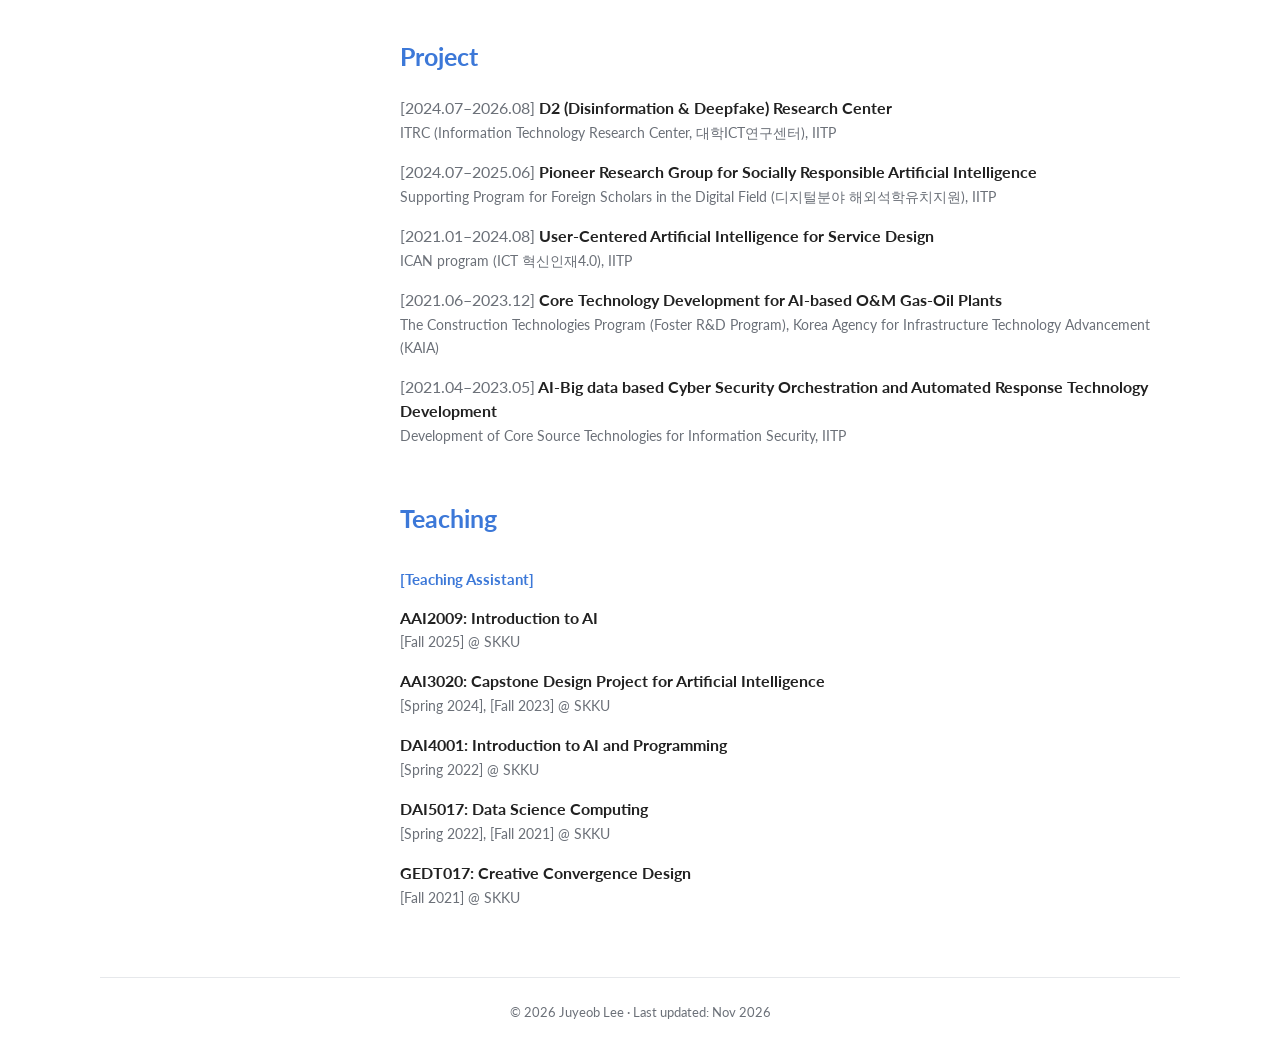
==== commit 4cbcee2b: "Add profile photo Replace the placeholder silhouette with the real profile photo and use it as the O" ====
--- a/index.html
+++ b/index.html
@@ -9,6 +9,7 @@
   <meta property="og:description" content="Postdoctoral researcher at Electronics and Telecommunications Research Institute (ETRI).">
   <meta property="og:type" content="website">
   <meta property="og:url" content="https://jjuyeah.github.io/">
+  <meta property="og:image" content="https://jjuyeah.github.io/assets/img/profile.jpg">
   <link rel="icon" href="assets/img/favicon.svg" type="image/svg+xml">
   <link rel="preconnect" href="https://fonts.googleapis.com">
   <link rel="preconnect" href="https://fonts.gstatic.com" crossorigin>
@@ -37,8 +38,7 @@
 
     <!-- ===================== SIDEBAR ===================== -->
     <aside class="sidebar">
-      <!-- TODO: 원본 사진을 assets/img/profile.jpg 로 넣고 src 변경 -->
-      <img class="profile-photo" src="assets/img/profile.svg" alt="Juyeob Lee" width="200" height="200">
+      <img class="profile-photo" src="assets/img/profile.jpg" alt="Juyeob Lee" width="200" height="200">
       <p class="profile-name">Juyeob Lee <span class="ko">(이주엽)</span>, Ph.D.</p>
       <p class="profile-affil">Postdoctoral Researcher<br>ETRI</p>
       <ul class="icon-links">
--- a/assets/css/style.css
+++ b/assets/css/style.css
@@ -156,7 +156,7 @@
   margin: 1.75rem 0 0.9rem;
   color: var(--heading);
   font-size: 0.95rem;
-  font-weight: 400;
+  font-weight: 700;
 }
 .note { color: var(--muted); font-size: 0.88rem; }
 
@@ -173,7 +173,6 @@
 a.pub-title { color: var(--link); text-underline-offset: 2px; }
 .pub-title-ko { font-size: 0.95rem; }
 .pub-authors { font-size: 0.92rem; color: var(--muted); }
-.pub-authors b { color: var(--text); }
 .pub-venue { font-size: 0.9rem; color: var(--muted); font-style: italic; }
 .pub-links { font-size: 0.9rem; }
 
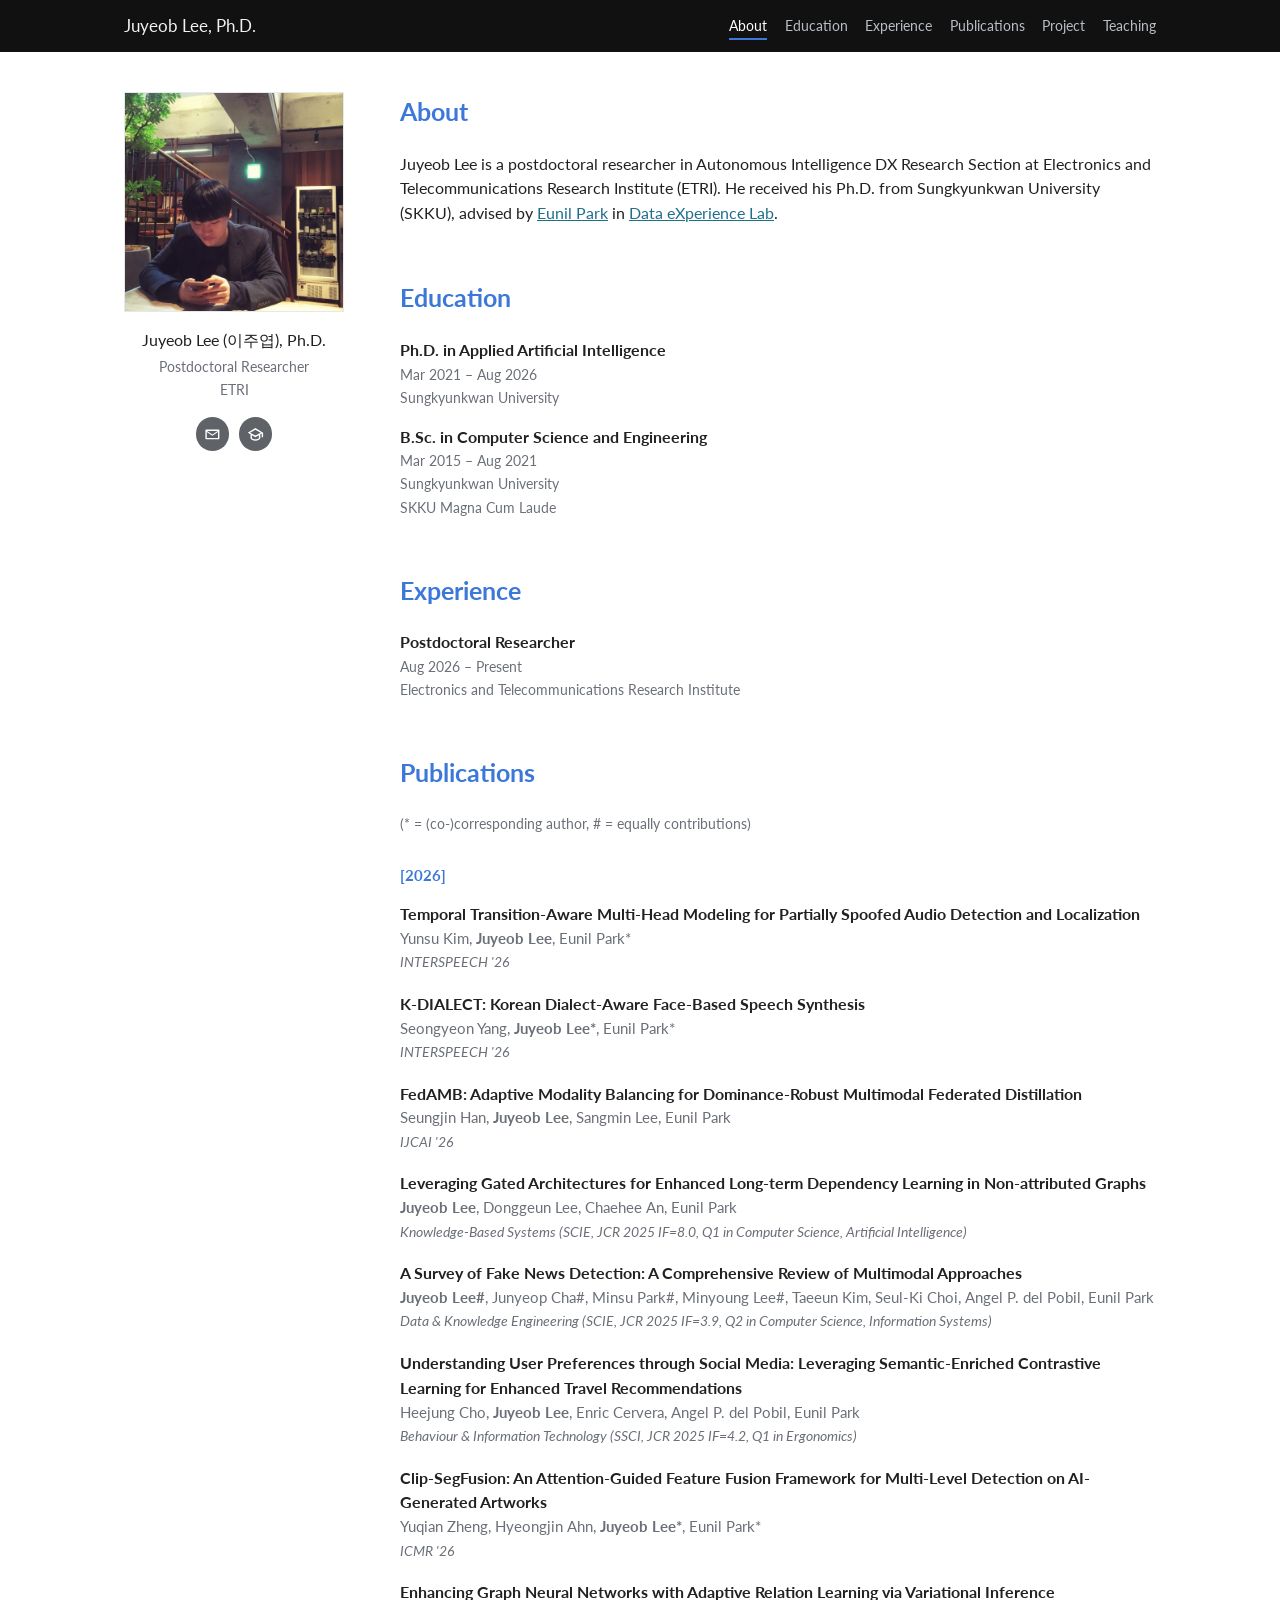
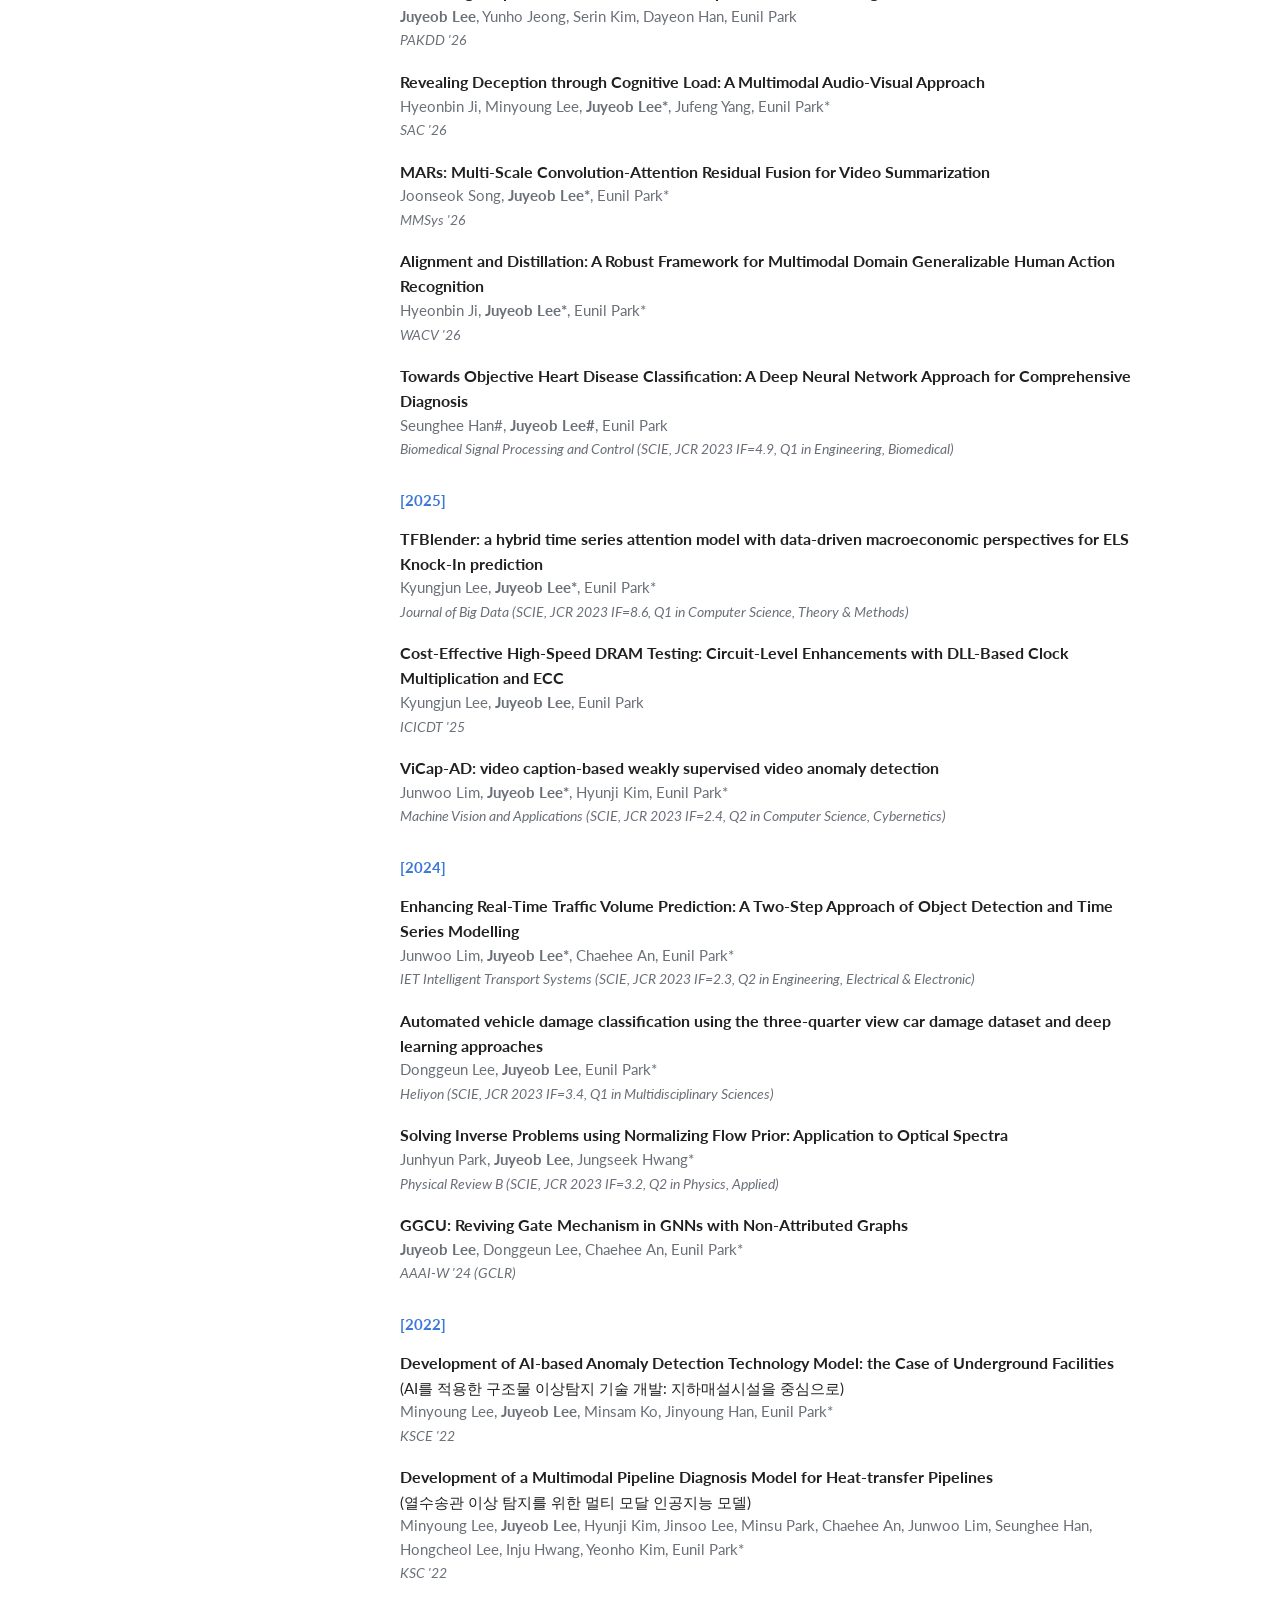
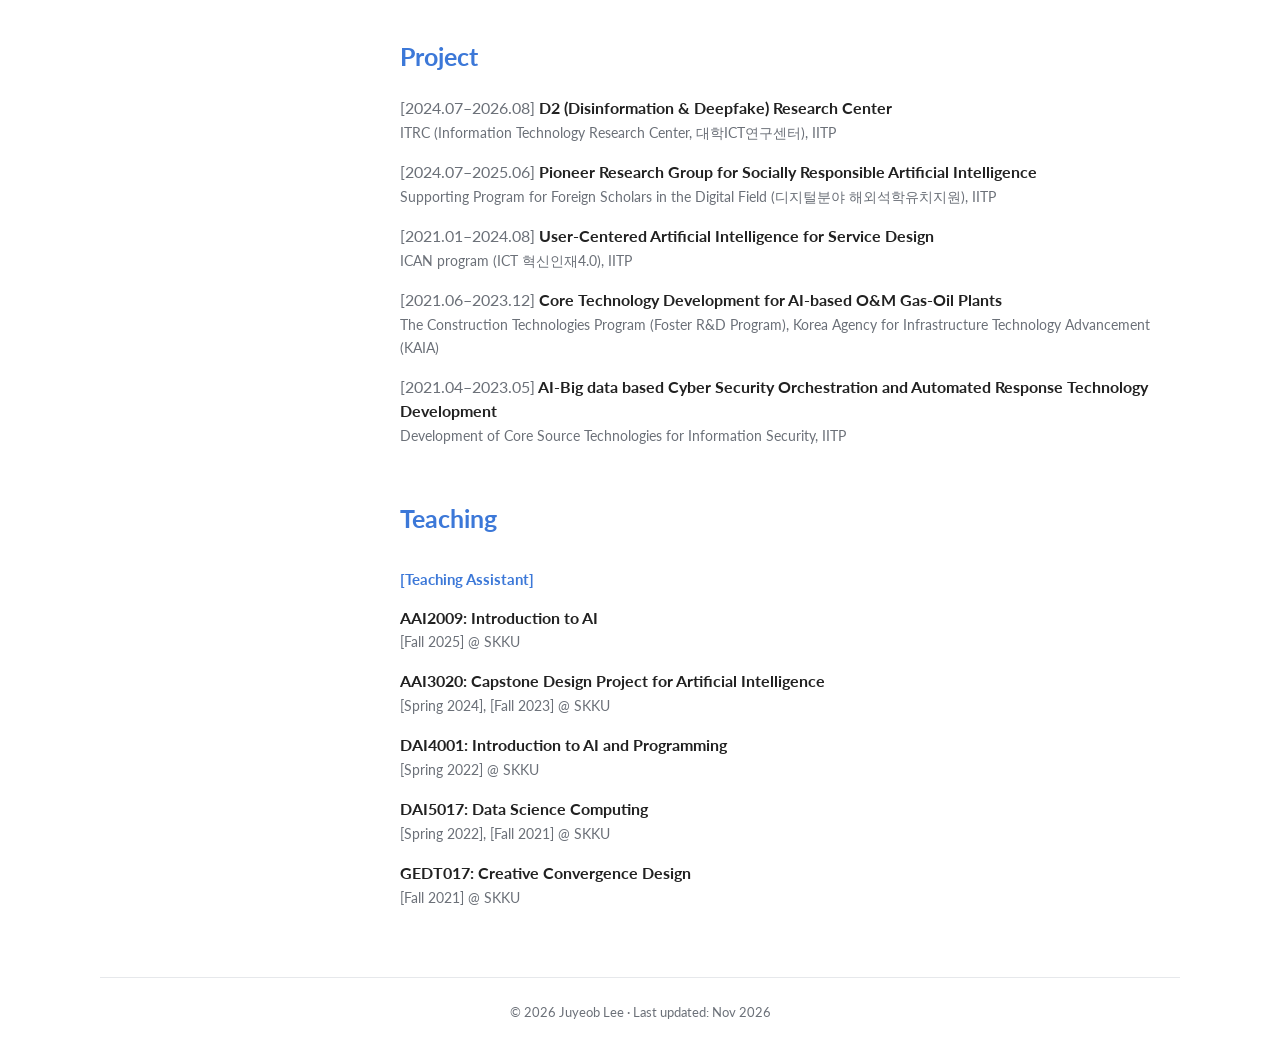
==== commit 737c6fba: "Load publications from a BibTeX file - Move the publication list to sections/publications.bib - Add " ====
--- a/index.html
+++ b/index.html
@@ -77,7 +77,7 @@
         <h2>Experience</h2>
       </section>
 
-      <section id="publications" data-src="sections/publications.html">
+      <section id="publications" data-src="sections/publications.bib" data-self="Juyeob Lee">
         <h2>Publications</h2>
       </section>
 
